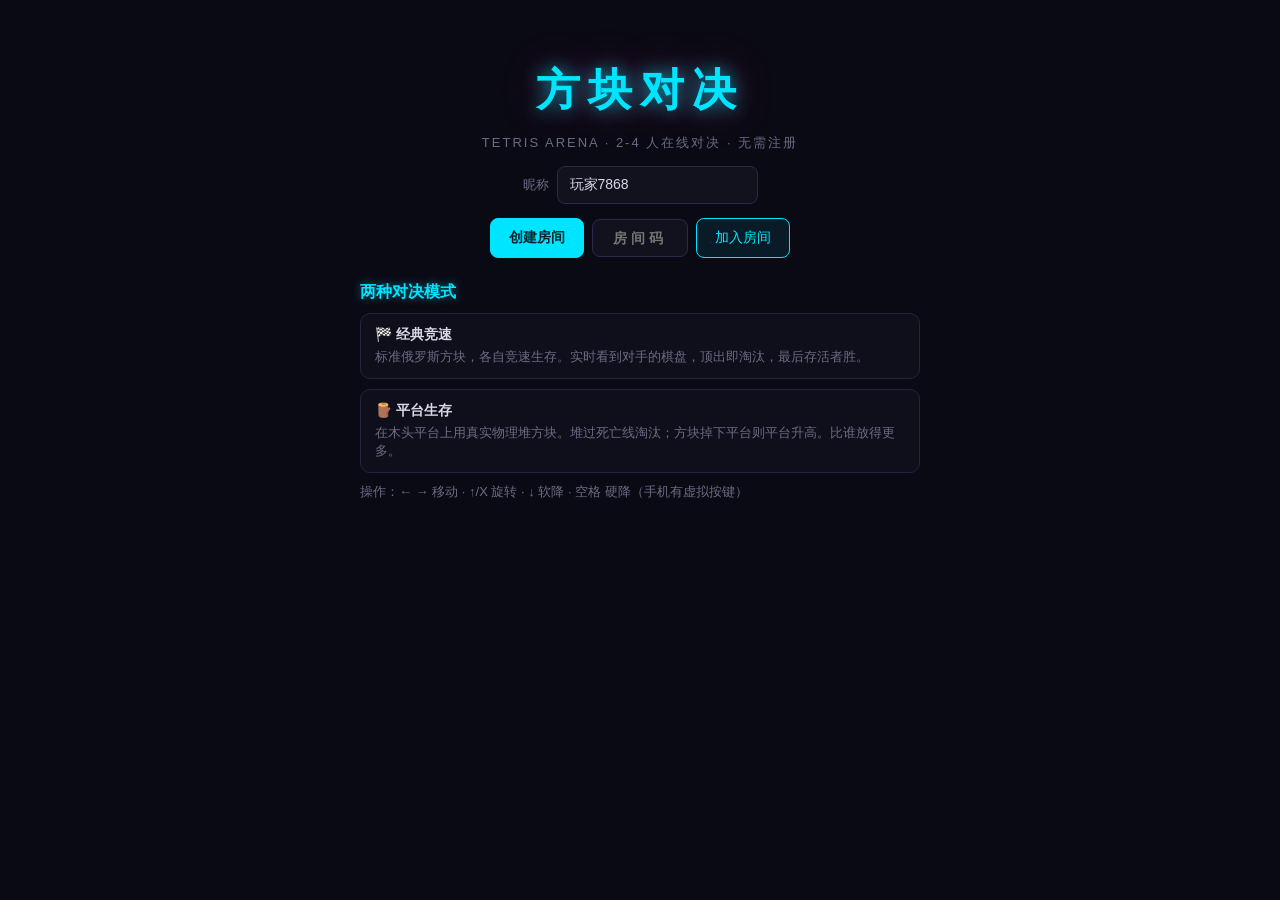
==== tetris/index.html @ c840bded "Add files via upload" ====
<!DOCTYPE html>
<html lang="zh-CN">
<head>
  <meta charset="UTF-8" />
  <meta name="viewport" content="width=device-width, initial-scale=1.0, viewport-fit=cover" />
  <title>方块对决 TetrisArena</title>
  <script type="module" crossorigin src="./assets/index-CQXRKhp_.js"></script>
  <link rel="stylesheet" crossorigin href="./assets/index-BKByx0Tq.css">
</head>
<body>
  <div id="app"></div>
</body>
</html>
---- tetris/assets/index-BKByx0Tq.css ----
:root{--bg: #0a0a14;--panel: #12121f;--magenta: #ff2d95;--cyan: #00e5ff;--amber: #ffc857;--green: #4ade80;--red: #ff5555;--text: #d8d8e8;--dim: #6a6a85}*{box-sizing:border-box;margin:0;padding:0}body{background:var(--bg);color:var(--text);font-family:Segoe UI,PingFang SC,Microsoft YaHei,sans-serif;min-height:100dvh}#app{max-width:960px;margin:0 auto;padding:16px;min-height:100dvh}.page{display:flex;flex-direction:column;gap:14px}h1{font-size:28px}h2{font-size:16px}h3{font-size:14px;margin-bottom:4px}.dim{color:var(--dim);font-size:13px}.neon-cyan{color:var(--cyan);text-shadow:0 0 8px rgba(0,229,255,.5)}.error-line{color:var(--red);font-size:13px}.row{display:flex;gap:8px;align-items:center;flex-wrap:wrap}.btn{background:#00e5ff14;color:var(--cyan);border:1px solid var(--cyan);border-radius:8px;padding:10px 18px;font-size:14px;cursor:pointer;transition:background .15s}.btn:hover:not(:disabled){background:#00e5ff33}.btn:disabled{opacity:.4;cursor:not-allowed}.btn.primary{background:var(--cyan);color:#06222a;font-weight:700}.btn.primary:hover:not(:disabled){background:#4deeff}.btn.danger{border-color:var(--magenta);color:var(--magenta);background:#ff2d950f}.btn.danger:hover:not(:disabled){background:#ff2d952e}.text-input{background:var(--panel);border:1px solid #2a2a4a;border-radius:8px;color:var(--text);padding:10px 12px;font-size:14px;outline:none}.text-input:focus{border-color:var(--cyan)}.code-input{width:96px;text-transform:uppercase;letter-spacing:4px;font-weight:700;text-align:center}.title-page{align-items:center;text-align:center;padding-top:5dvh}.logo{font-size:44px;color:var(--cyan);text-shadow:0 0 18px rgba(0,229,255,.7),0 0 40px rgba(255,45,149,.4);letter-spacing:8px}.logo-sub{color:var(--dim);letter-spacing:2px;font-size:13px}.name-row,.title-actions{justify-content:center}.guide{margin-top:10px;display:flex;flex-direction:column;gap:10px;max-width:560px}.guide h2{text-align:left}.guide-card{border:1px solid #23233f;border-radius:10px;background:#12121fb3;padding:12px 14px;text-align:left}.keys-line{text-align:left}.lobby-page{max-width:560px;margin:0 auto}.room-code{display:flex;align-items:baseline;gap:12px;justify-content:center;border:1px dashed #2a2a4a;border-radius:10px;padding:12px;cursor:pointer;user-select:none}.room-code:hover{border-color:var(--cyan)}.code-value{font-size:36px;font-weight:800;letter-spacing:10px;color:var(--amber);text-shadow:0 0 12px rgba(255,200,87,.5)}.copy-tip{font-size:12px}.member-list,.cfg-box{border:1px solid #23233f;border-radius:10px;background:#12121fb3;padding:12px 14px;display:flex;flex-direction:column;gap:8px}.member-row{display:flex;align-items:center;gap:10px;padding:6px 4px;border-bottom:1px solid #1c1c30}.member-row:last-child{border-bottom:none}.member-name{flex:1;font-size:14px}.dot{width:8px;height:8px;border-radius:50%}.dot.on{background:var(--green);box-shadow:0 0 6px #4ade80cc}.dot.off{background:#44445e}.ready-mark{font-size:12px;color:var(--dim)}.ready-mark.yes{color:var(--green)}.segmented{display:flex;gap:6px;flex-wrap:wrap}.btn.seg{padding:6px 14px;font-size:13px;border-color:#2a2a4a;color:var(--dim)}.btn.seg.on{border-color:var(--cyan);color:var(--cyan);background:#00e5ff1f}.lobby-ops{justify-content:center;margin-top:4px}.stub-page{align-items:center;text-align:center;padding-top:8dvh;gap:10px}.game-page{gap:10px;height:calc(100dvh - 32px)}.game-topbar{display:flex;justify-content:space-between;align-items:center}.btn.small{padding:6px 12px;font-size:12px}.game-main{display:flex;gap:16px;justify-content:center;align-items:flex-start;flex:1;min-height:0}.board-wrap{border:2px solid #2a2a4a;border-radius:10px;overflow:hidden;box-shadow:0 0 24px #00e5ff26;height:min(600px,calc(100dvh - 110px))}.board-canvas{height:100%;display:block}.game-side{display:flex;flex-direction:column;gap:8px;width:108px}.next-canvas{background:#12121fb3;border:1px solid #23233f;border-radius:8px}.hud-box{border:1px solid #23233f;border-radius:8px;background:#12121fb3;padding:6px 10px}.hud-label{font-size:11px;color:var(--dim)}.hud-value{font-size:18px;font-weight:700;color:var(--cyan)}.keys-tip{font-size:11px;line-height:1.6}.over-overlay{position:fixed;inset:0;background:#060610d1;display:flex;align-items:center;justify-content:center;z-index:30}.over-box{border:1px solid var(--magenta);border-radius:12px;background:var(--panel);padding:22px 28px;display:flex;flex-direction:column;gap:10px;align-items:center;text-align:center;box-shadow:0 0 30px #ff2d954d}.neon-magenta{color:var(--magenta);text-shadow:0 0 10px rgba(255,45,149,.6)}.opp-box{display:flex;flex-direction:column;gap:8px}.mini-wrap{display:flex;flex-direction:column;align-items:center;gap:2px;border:1px solid #23233f;border-radius:8px;background:#12121fb3;padding:4px;cursor:pointer}.mini-wrap.watching{border-color:var(--amber);box-shadow:0 0 10px #ffc8574d}.mini-wrap canvas{display:block}.mini-name{font-size:12px;font-weight:700;color:var(--text)}.mini-stat{font-size:10px;color:var(--dim)}.watch-label{position:absolute;top:6px;left:0;right:0;text-align:center;font-size:12px;color:var(--amber);pointer-events:none}.board-wrap{position:relative}.toast{position:fixed;top:14px;left:50%;transform:translate(-50%);background:var(--panel);border:1px solid var(--amber);border-radius:8px;color:var(--amber);padding:8px 18px;font-size:13px;z-index:40;box-shadow:0 0 16px #ffc8574d}.results-box{min-width:340px;max-width:92vw}.results-table{display:flex;flex-direction:column;gap:6px;width:100%}.results-row{display:flex;align-items:center;gap:10px;border:1px solid #23233f;border-radius:8px;padding:8px 12px;background:#14142880}.results-row.win{border-color:var(--amber);background:#ffc85714}.rank-no{color:var(--amber);font-weight:800;min-width:28px}.rank-name{font-weight:700}.rank-stat{flex:1;text-align:right;font-size:12px}.results-ops{justify-content:center}.touch-zone{position:fixed;bottom:0;left:0;right:0;display:flex;justify-content:space-between;padding:0 14px calc(14px + env(safe-area-inset-bottom));pointer-events:none;z-index:20}.touch-group{display:flex;gap:12px;pointer-events:auto}.tbtn{width:62px;height:62px;border-radius:50%;border:1px solid var(--cyan);background:#00e5ff1a;color:var(--cyan);font-size:24px;font-weight:700;display:flex;align-items:center;justify-content:center;user-select:none;-webkit-user-select:none;touch-action:none}.tbtn.on{background:#00e5ff59}.has-touch .keys-tip{display:none}@media(max-width:720px){#app{padding:10px}.logo{font-size:32px;letter-spacing:5px}.code-value{font-size:28px;letter-spacing:6px}.btn{padding:12px 16px}.game-page{height:auto;min-height:calc(100dvh - 20px)}.game-main{flex-direction:column;align-items:center;gap:8px}.opp-box{flex-direction:row;order:-1;justify-content:center;flex-wrap:wrap}.mini-wrap{padding:2px}.mini-wrap canvas{width:52px;height:auto}.mini-name{font-size:10px}.mini-stat{display:none}.board-wrap{height:min(56dvh,560px)}.has-touch .board-wrap{height:min(46dvh,520px)}.game-side{flex-direction:row;flex-wrap:wrap;width:auto;justify-content:center;gap:6px}.game-side h3{display:none}.next-canvas{width:56px;height:96px}.hud-box{padding:3px 8px}.hud-label{font-size:10px}.hud-value{font-size:14px}.has-touch .game-page{padding-bottom:88px}}
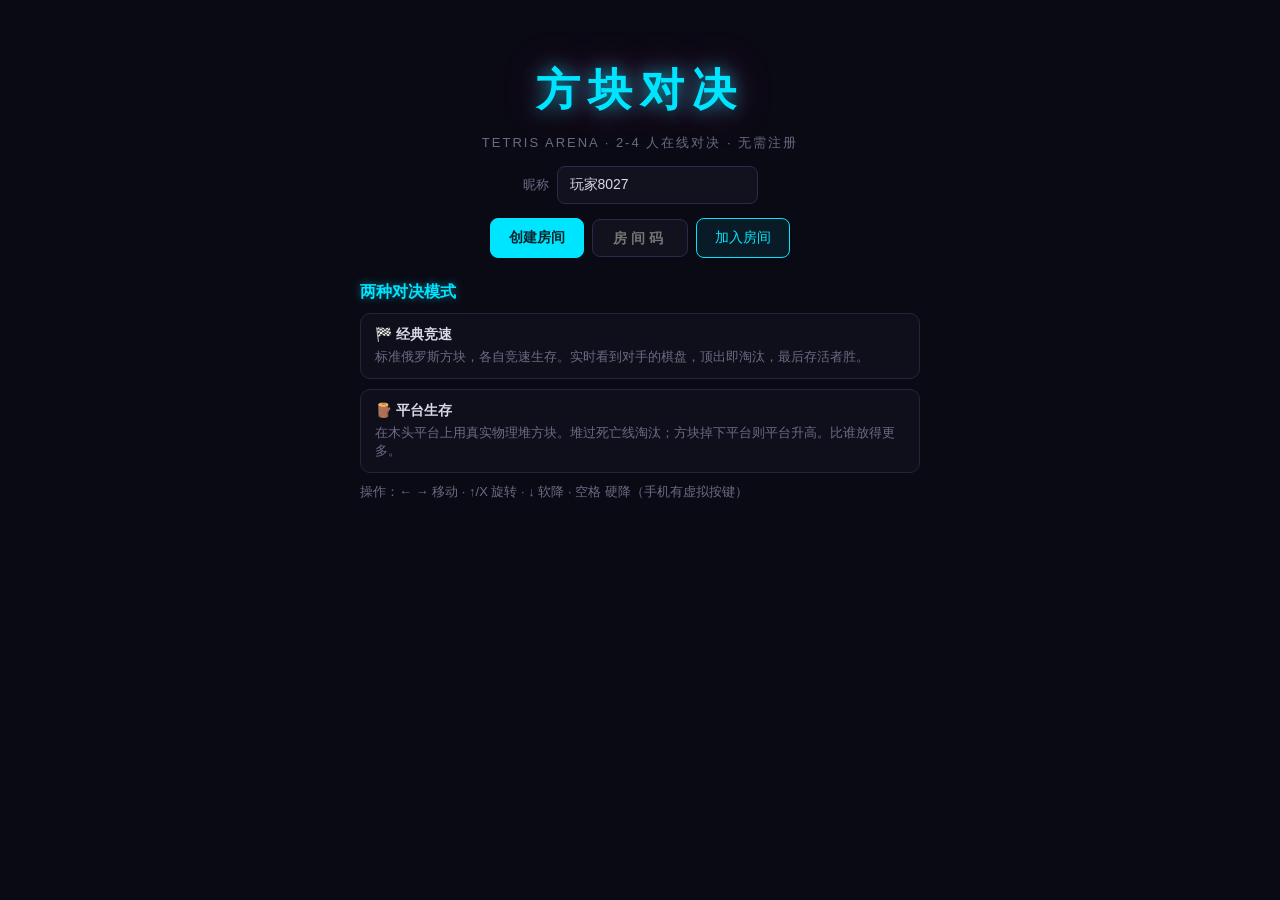
==== commit 81d48a81: "Add files via upload" ====
--- a/tetris/index.html
+++ b/tetris/index.html
@@ -4,8 +4,8 @@
   <meta charset="UTF-8" />
   <meta name="viewport" content="width=device-width, initial-scale=1.0, viewport-fit=cover" />
   <title>方块对决 TetrisArena</title>
-  <script type="module" crossorigin src="./assets/index-CQXRKhp_.js"></script>
-  <link rel="stylesheet" crossorigin href="./assets/index-BKByx0Tq.css">
+  <script type="module" crossorigin src="./assets/index-NTJpAIvr.js"></script>
+  <link rel="stylesheet" crossorigin href="./assets/index-Ba5ivvli.css">
 </head>
 <body>
   <div id="app"></div>
--- a/tetris/assets/index-Ba5ivvli.css
+++ b/tetris/assets/index-Ba5ivvli.css
@@ -0,0 +1 @@
+:root{--bg: #0a0a14;--panel: #12121f;--magenta: #ff2d95;--cyan: #00e5ff;--amber: #ffc857;--green: #4ade80;--red: #ff5555;--text: #d8d8e8;--dim: #6a6a85}*{box-sizing:border-box;margin:0;padding:0}body{background:var(--bg);color:var(--text);font-family:Segoe UI,PingFang SC,Microsoft YaHei,sans-serif;min-height:100dvh}#app{max-width:960px;margin:0 auto;padding:16px;min-height:100dvh}.page{display:flex;flex-direction:column;gap:14px}h1{font-size:28px}h2{font-size:16px}h3{font-size:14px;margin-bottom:4px}.dim{color:var(--dim);font-size:13px}.neon-cyan{color:var(--cyan);text-shadow:0 0 8px rgba(0,229,255,.5)}.error-line{color:var(--red);font-size:13px}.row{display:flex;gap:8px;align-items:center;flex-wrap:wrap}.btn{background:#00e5ff14;color:var(--cyan);border:1px solid var(--cyan);border-radius:8px;padding:10px 18px;font-size:14px;cursor:pointer;transition:background .15s}.btn:hover:not(:disabled){background:#00e5ff33}.btn:disabled{opacity:.4;cursor:not-allowed}.btn.primary{background:var(--cyan);color:#06222a;font-weight:700}.btn.primary:hover:not(:disabled){background:#4deeff}.btn.danger{border-color:var(--magenta);color:var(--magenta);background:#ff2d950f}.btn.danger:hover:not(:disabled){background:#ff2d952e}.text-input{background:var(--panel);border:1px solid #2a2a4a;border-radius:8px;color:var(--text);padding:10px 12px;font-size:14px;outline:none}.text-input:focus{border-color:var(--cyan)}.code-input{width:96px;text-transform:uppercase;letter-spacing:4px;font-weight:700;text-align:center}.title-page{align-items:center;text-align:center;padding-top:5dvh}.logo{font-size:44px;color:var(--cyan);text-shadow:0 0 18px rgba(0,229,255,.7),0 0 40px rgba(255,45,149,.4);letter-spacing:8px}.logo-sub{color:var(--dim);letter-spacing:2px;font-size:13px}.name-row,.title-actions{justify-content:center}.guide{margin-top:10px;display:flex;flex-direction:column;gap:10px;max-width:560px}.guide h2{text-align:left}.guide-card{border:1px solid #23233f;border-radius:10px;background:#12121fb3;padding:12px 14px;text-align:left}.keys-line{text-align:left}.lobby-page{max-width:560px;margin:0 auto}.room-code{display:flex;align-items:baseline;gap:12px;justify-content:center;border:1px dashed #2a2a4a;border-radius:10px;padding:12px;cursor:pointer;user-select:none}.room-code:hover{border-color:var(--cyan)}.code-value{font-size:36px;font-weight:800;letter-spacing:10px;color:var(--amber);text-shadow:0 0 12px rgba(255,200,87,.5)}.copy-tip{font-size:12px}.member-list,.cfg-box{border:1px solid #23233f;border-radius:10px;background:#12121fb3;padding:12px 14px;display:flex;flex-direction:column;gap:8px}.member-row{display:flex;align-items:center;gap:10px;padding:6px 4px;border-bottom:1px solid #1c1c30}.member-row:last-child{border-bottom:none}.member-name{flex:1;font-size:14px}.dot{width:8px;height:8px;border-radius:50%}.dot.on{background:var(--green);box-shadow:0 0 6px #4ade80cc}.dot.off{background:#44445e}.ready-mark{font-size:12px;color:var(--dim)}.ready-mark.yes{color:var(--green)}.segmented{display:flex;gap:6px;flex-wrap:wrap}.btn.seg{padding:6px 14px;font-size:13px;border-color:#2a2a4a;color:var(--dim)}.btn.seg.on{border-color:var(--cyan);color:var(--cyan);background:#00e5ff1f}.lobby-ops{justify-content:center;margin-top:4px}.stub-page{align-items:center;text-align:center;padding-top:8dvh;gap:10px}.game-page{gap:10px;height:calc(100dvh - 32px)}.game-topbar{display:flex;justify-content:space-between;align-items:center}.btn.small{padding:6px 12px;font-size:12px}.game-main{display:flex;gap:16px;justify-content:center;align-items:flex-start;flex:1;min-height:0}.board-wrap{border:2px solid #2a2a4a;border-radius:10px;overflow:hidden;box-shadow:0 0 24px #00e5ff26;height:min(600px,calc(100dvh - 110px))}.board-canvas{height:100%;display:block}.game-side{display:flex;flex-direction:column;gap:8px;width:108px}.next-canvas{background:#12121fb3;border:1px solid #23233f;border-radius:8px}.hud-box{border:1px solid #23233f;border-radius:8px;background:#12121fb3;padding:6px 10px}.hud-label{font-size:11px;color:var(--dim)}.hud-value{font-size:18px;font-weight:700;color:var(--cyan)}.keys-tip{font-size:11px;line-height:1.6}.ghost-toggle{display:flex;align-items:center;gap:4px;font-size:12px;color:var(--dim);cursor:pointer;user-select:none}.ghost-toggle input{accent-color:var(--cyan);cursor:pointer}.over-overlay{position:fixed;inset:0;background:#060610d1;display:flex;align-items:center;justify-content:center;z-index:30}.over-box{border:1px solid var(--magenta);border-radius:12px;background:var(--panel);padding:22px 28px;display:flex;flex-direction:column;gap:10px;align-items:center;text-align:center;box-shadow:0 0 30px #ff2d954d}.neon-magenta{color:var(--magenta);text-shadow:0 0 10px rgba(255,45,149,.6)}.opp-box{display:flex;flex-direction:column;gap:8px}.mini-wrap{display:flex;flex-direction:column;align-items:center;gap:2px;border:1px solid #23233f;border-radius:8px;background:#12121fb3;padding:4px;cursor:pointer}.mini-wrap.watching{border-color:var(--amber);box-shadow:0 0 10px #ffc8574d}.mini-wrap canvas{display:block}.mini-name{font-size:12px;font-weight:700;color:var(--text)}.mini-stat{font-size:10px;color:var(--dim)}.watch-label{position:absolute;top:6px;left:0;right:0;text-align:center;font-size:12px;color:var(--amber);pointer-events:none}.board-wrap{position:relative}.toast{position:fixed;top:14px;left:50%;transform:translate(-50%);background:var(--panel);border:1px solid var(--amber);border-radius:8px;color:var(--amber);padding:8px 18px;font-size:13px;z-index:40;box-shadow:0 0 16px #ffc8574d}.results-box{min-width:340px;max-width:92vw}.results-table{display:flex;flex-direction:column;gap:6px;width:100%}.results-row{display:flex;align-items:center;gap:10px;border:1px solid #23233f;border-radius:8px;padding:8px 12px;background:#14142880}.results-row.win{border-color:var(--amber);background:#ffc85714}.rank-no{color:var(--amber);font-weight:800;min-width:28px}.rank-name{font-weight:700}.rank-stat{flex:1;text-align:right;font-size:12px}.results-ops{justify-content:center}.touch-zone{position:fixed;bottom:0;left:0;right:0;display:flex;justify-content:space-between;padding:0 14px calc(14px + env(safe-area-inset-bottom));pointer-events:none;z-index:20}.touch-group{display:flex;gap:12px;pointer-events:auto}.tbtn{width:62px;height:62px;border-radius:50%;border:1px solid var(--cyan);background:#00e5ff1a;color:var(--cyan);font-size:24px;font-weight:700;display:flex;align-items:center;justify-content:center;user-select:none;-webkit-user-select:none;touch-action:none}.tbtn.on{background:#00e5ff59}.has-touch .keys-tip{display:none}@media(max-width:720px){#app{padding:10px}.logo{font-size:32px;letter-spacing:5px}.code-value{font-size:28px;letter-spacing:6px}.btn{padding:12px 16px}.game-page{height:auto;min-height:calc(100dvh - 20px)}.game-main{flex-direction:column;align-items:center;gap:8px}.opp-box{flex-direction:row;order:-1;justify-content:center;flex-wrap:wrap}.mini-wrap{padding:2px}.mini-wrap canvas{width:52px;height:auto}.mini-name{font-size:10px}.mini-stat{display:none}.board-wrap{height:min(56dvh,560px)}.has-touch .board-wrap{height:min(46dvh,520px)}.game-side{flex-direction:row;flex-wrap:wrap;width:auto;justify-content:center;gap:6px}.game-side h3{display:none}.next-canvas{width:56px;height:96px}.hud-box{padding:3px 8px}.hud-label{font-size:10px}.hud-value{font-size:14px}.has-touch .game-page{padding-bottom:88px}}
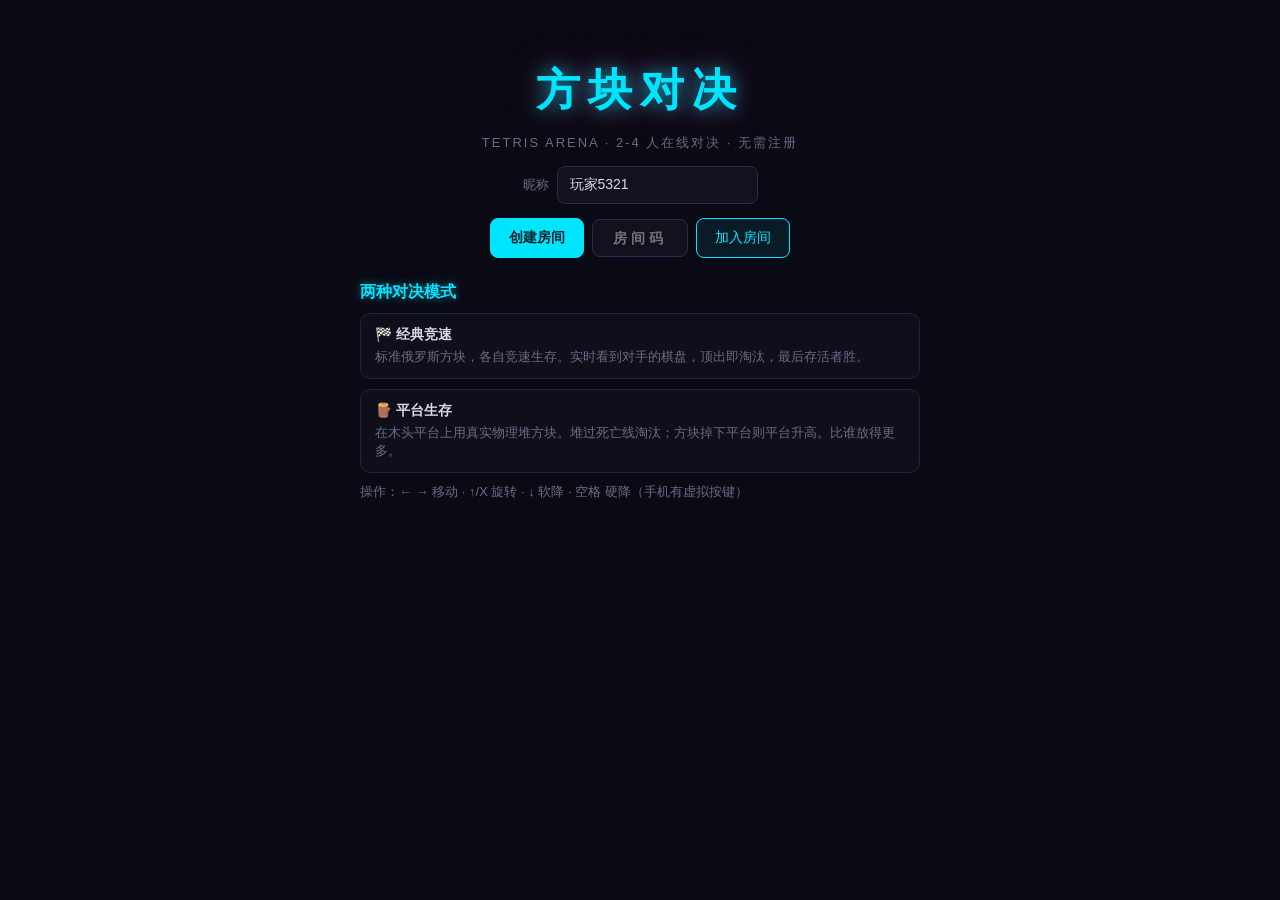
==== commit 4e09314a: "Add files via upload" ====
--- a/tetris/index.html
+++ b/tetris/index.html
@@ -4,8 +4,8 @@
   <meta charset="UTF-8" />
   <meta name="viewport" content="width=device-width, initial-scale=1.0, viewport-fit=cover" />
   <title>方块对决 TetrisArena</title>
-  <script type="module" crossorigin src="./assets/index-NTJpAIvr.js"></script>
-  <link rel="stylesheet" crossorigin href="./assets/index-Ba5ivvli.css">
+  <script type="module" crossorigin src="./assets/index-CpoHCscX.js"></script>
+  <link rel="stylesheet" crossorigin href="./assets/index-BjhVpyF5.css">
 </head>
 <body>
   <div id="app"></div>
--- a/tetris/assets/index-BjhVpyF5.css
+++ b/tetris/assets/index-BjhVpyF5.css
@@ -0,0 +1 @@
+:root{--bg: #0a0a14;--panel: #12121f;--magenta: #ff2d95;--cyan: #00e5ff;--amber: #ffc857;--green: #4ade80;--red: #ff5555;--text: #d8d8e8;--dim: #6a6a85}*{box-sizing:border-box;margin:0;padding:0}body{background:var(--bg);color:var(--text);font-family:Segoe UI,PingFang SC,Microsoft YaHei,sans-serif;min-height:100dvh}#app{max-width:960px;margin:0 auto;padding:16px;min-height:100dvh}.page{display:flex;flex-direction:column;gap:14px}h1{font-size:28px}h2{font-size:16px}h3{font-size:14px;margin-bottom:4px}.dim{color:var(--dim);font-size:13px}.neon-cyan{color:var(--cyan);text-shadow:0 0 8px rgba(0,229,255,.5)}.error-line{color:var(--red);font-size:13px}.row{display:flex;gap:8px;align-items:center;flex-wrap:wrap}.btn{background:#00e5ff14;color:var(--cyan);border:1px solid var(--cyan);border-radius:8px;padding:10px 18px;font-size:14px;cursor:pointer;transition:background .15s}.btn:hover:not(:disabled){background:#00e5ff33}.btn:disabled{opacity:.4;cursor:not-allowed}.btn.primary{background:var(--cyan);color:#06222a;font-weight:700}.btn.primary:hover:not(:disabled){background:#4deeff}.btn.danger{border-color:var(--magenta);color:var(--magenta);background:#ff2d950f}.btn.danger:hover:not(:disabled){background:#ff2d952e}.text-input{background:var(--panel);border:1px solid #2a2a4a;border-radius:8px;color:var(--text);padding:10px 12px;font-size:14px;outline:none}.text-input:focus{border-color:var(--cyan)}.code-input{width:96px;text-transform:uppercase;letter-spacing:4px;font-weight:700;text-align:center}.title-page{align-items:center;text-align:center;padding-top:5dvh}.logo{font-size:44px;color:var(--cyan);text-shadow:0 0 18px rgba(0,229,255,.7),0 0 40px rgba(255,45,149,.4);letter-spacing:8px}.logo-sub{color:var(--dim);letter-spacing:2px;font-size:13px}.name-row,.title-actions{justify-content:center}.guide{margin-top:10px;display:flex;flex-direction:column;gap:10px;max-width:560px}.guide h2{text-align:left}.guide-card{border:1px solid #23233f;border-radius:10px;background:#12121fb3;padding:12px 14px;text-align:left}.keys-line{text-align:left}.lobby-page{max-width:560px;margin:0 auto}.room-code{display:flex;align-items:baseline;gap:12px;justify-content:center;border:1px dashed #2a2a4a;border-radius:10px;padding:12px;cursor:pointer;user-select:none}.room-code:hover{border-color:var(--cyan)}.code-value{font-size:36px;font-weight:800;letter-spacing:10px;color:var(--amber);text-shadow:0 0 12px rgba(255,200,87,.5)}.copy-tip{font-size:12px}.member-list,.cfg-box{border:1px solid #23233f;border-radius:10px;background:#12121fb3;padding:12px 14px;display:flex;flex-direction:column;gap:8px}.member-row{display:flex;align-items:center;gap:10px;padding:6px 4px;border-bottom:1px solid #1c1c30}.member-row:last-child{border-bottom:none}.member-name{flex:1;font-size:14px}.dot{width:8px;height:8px;border-radius:50%}.dot.on{background:var(--green);box-shadow:0 0 6px #4ade80cc}.dot.off{background:#44445e}.ready-mark{font-size:12px;color:var(--dim)}.ready-mark.yes{color:var(--green)}.team-badge{font-size:11px;font-weight:700;padding:1px 7px;border-radius:8px;border:1px solid;flex-shrink:0}.team-badge.t0{color:#ff6b81;border-color:#ff6b81;background:#ff6b811f}.team-badge.t1{color:#57b8ff;border-color:#57b8ff;background:#57b8ff1f}.segmented{display:flex;gap:6px;flex-wrap:wrap}.btn.seg{padding:6px 14px;font-size:13px;border-color:#2a2a4a;color:var(--dim)}.btn.seg.on{border-color:var(--cyan);color:var(--cyan);background:#00e5ff1f}.lobby-ops{justify-content:center;margin-top:4px}.stub-page{align-items:center;text-align:center;padding-top:8dvh;gap:10px}.game-page{gap:10px;height:calc(100dvh - 32px)}.game-topbar{display:flex;justify-content:space-between;align-items:center}.btn.small{padding:6px 12px;font-size:12px}.game-main{display:flex;gap:16px;justify-content:center;align-items:flex-start;flex:1;min-height:0}.board-wrap{border:2px solid #2a2a4a;border-radius:10px;overflow:hidden;box-shadow:0 0 24px #00e5ff26;height:min(600px,calc(100dvh - 110px))}.board-canvas{height:100%;display:block}.game-side{display:flex;flex-direction:column;gap:8px;width:108px}.next-canvas{background:#12121fb3;border:1px solid #23233f;border-radius:8px}.hud-box{border:1px solid #23233f;border-radius:8px;background:#12121fb3;padding:6px 10px}.hud-label{font-size:11px;color:var(--dim)}.hud-value{font-size:18px;font-weight:700;color:var(--cyan)}.keys-tip{font-size:11px;line-height:1.6}.ghost-toggle{display:flex;align-items:center;gap:4px;font-size:12px;color:var(--dim);cursor:pointer;user-select:none}.ghost-toggle input{accent-color:var(--cyan);cursor:pointer}.over-overlay{position:fixed;inset:0;background:#060610d1;display:flex;align-items:center;justify-content:center;z-index:30}.over-box{border:1px solid var(--magenta);border-radius:12px;background:var(--panel);padding:22px 28px;display:flex;flex-direction:column;gap:10px;align-items:center;text-align:center;box-shadow:0 0 30px #ff2d954d}.neon-magenta{color:var(--magenta);text-shadow:0 0 10px rgba(255,45,149,.6)}.opp-box{display:flex;flex-direction:column;gap:8px}.mini-wrap{display:flex;flex-direction:column;align-items:center;gap:2px;border:1px solid #23233f;border-radius:8px;background:#12121fb3;padding:4px;cursor:pointer}.mini-wrap.watching{border-color:var(--amber);box-shadow:0 0 10px #ffc8574d}.mini-wrap canvas{display:block}.mini-name{font-size:12px;font-weight:700;color:var(--text)}.mini-stat{font-size:10px;color:var(--dim)}.watch-label{position:absolute;top:6px;left:0;right:0;text-align:center;font-size:12px;color:var(--amber);pointer-events:none}.board-wrap{position:relative}.turn-label{position:absolute;bottom:8px;left:0;right:0;text-align:center;font-size:13px;font-weight:700;color:var(--cyan);pointer-events:none;text-shadow:0 0 8px rgba(0,229,255,.6)}.toast{position:fixed;top:14px;left:50%;transform:translate(-50%);background:var(--panel);border:1px solid var(--amber);border-radius:8px;color:var(--amber);padding:8px 18px;font-size:13px;z-index:40;box-shadow:0 0 16px #ffc8574d}.results-box{min-width:340px;max-width:92vw}.results-table{display:flex;flex-direction:column;gap:6px;width:100%}.results-row{display:flex;align-items:center;gap:10px;border:1px solid #23233f;border-radius:8px;padding:8px 12px;background:#14142880}.results-row.win{border-color:var(--amber);background:#ffc85714}.rank-no{color:var(--amber);font-weight:800;min-width:28px}.rank-name{font-weight:700}.rank-stat{flex:1;text-align:right;font-size:12px}.results-ops{justify-content:center}.touch-zone{position:fixed;bottom:0;left:0;right:0;display:flex;justify-content:space-between;padding:0 14px calc(14px + env(safe-area-inset-bottom));pointer-events:none;z-index:20}.touch-group{display:flex;gap:12px;pointer-events:auto}.tbtn{width:62px;height:62px;border-radius:50%;border:1px solid var(--cyan);background:#00e5ff1a;color:var(--cyan);font-size:24px;font-weight:700;display:flex;align-items:center;justify-content:center;user-select:none;-webkit-user-select:none;touch-action:none}.tbtn.on{background:#00e5ff59}.has-touch .keys-tip{display:none}@media(max-width:720px){#app{padding:10px}.logo{font-size:32px;letter-spacing:5px}.code-value{font-size:28px;letter-spacing:6px}.btn{padding:12px 16px}.game-page{height:auto;min-height:calc(100dvh - 20px)}.game-main{flex-direction:column;align-items:center;gap:8px}.opp-box{flex-direction:row;order:-1;justify-content:center;flex-wrap:wrap}.mini-wrap{padding:2px}.mini-wrap canvas{width:52px;height:auto}.mini-name{font-size:10px}.mini-stat{display:none}.board-wrap{height:min(56dvh,560px)}.has-touch .board-wrap{height:min(46dvh,520px)}.game-side{flex-direction:row;flex-wrap:wrap;width:auto;justify-content:center;gap:6px}.game-side h3{display:none}.next-canvas{width:56px;height:96px}.hud-box{padding:3px 8px}.hud-label{font-size:10px}.hud-value{font-size:14px}.has-touch .game-page{padding-bottom:88px}}
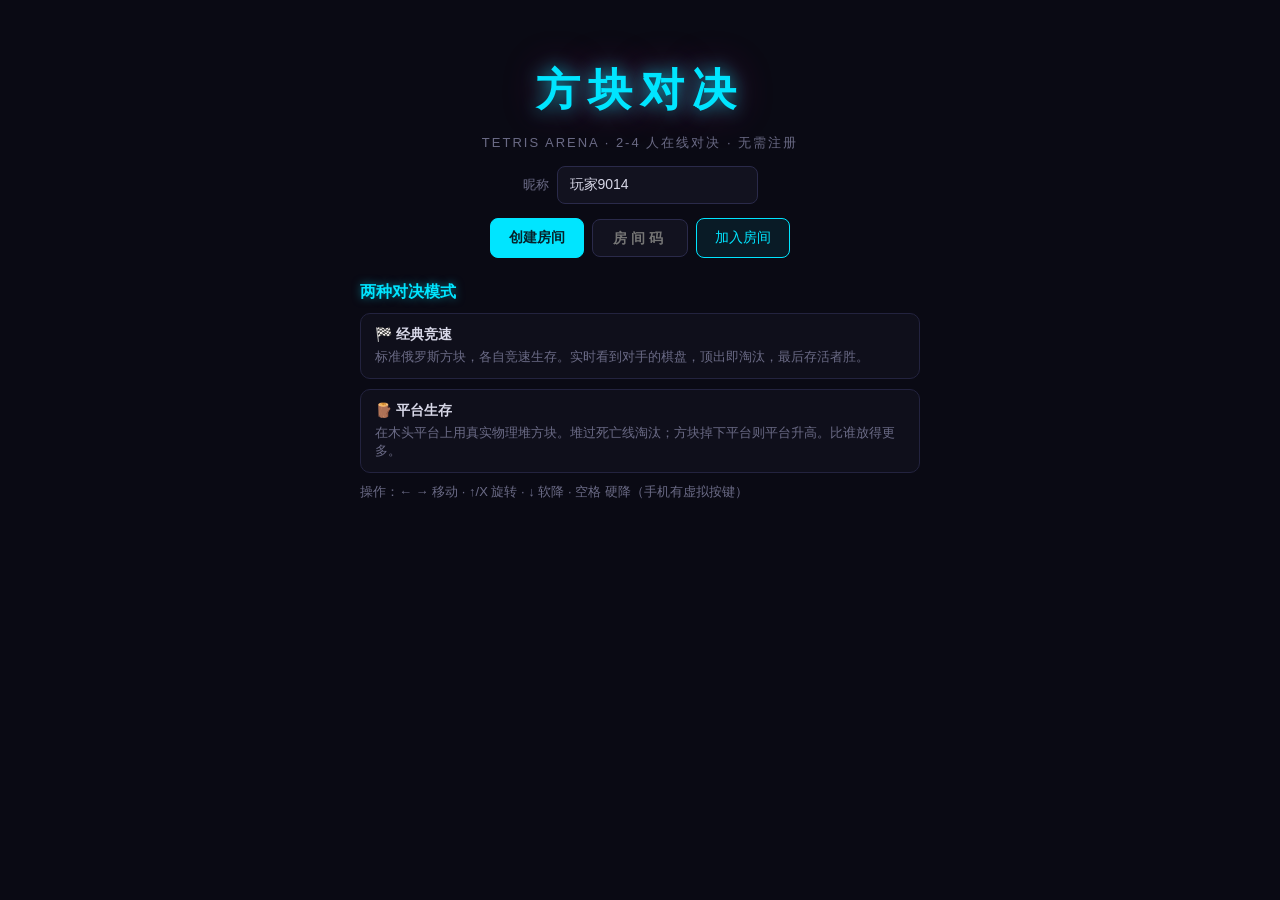
==== commit 51662338: "Add files via upload" ====
--- a/tetris/index.html
+++ b/tetris/index.html
@@ -4,8 +4,8 @@
   <meta charset="UTF-8" />
   <meta name="viewport" content="width=device-width, initial-scale=1.0, viewport-fit=cover" />
   <title>方块对决 TetrisArena</title>
-  <script type="module" crossorigin src="./assets/index-CpoHCscX.js"></script>
-  <link rel="stylesheet" crossorigin href="./assets/index-BjhVpyF5.css">
+  <script type="module" crossorigin src="./assets/index-BPEvEhE8.js"></script>
+  <link rel="stylesheet" crossorigin href="./assets/index-DGdx2oL3.css">
 </head>
 <body>
   <div id="app"></div>
--- a/tetris/assets/index-DGdx2oL3.css
+++ b/tetris/assets/index-DGdx2oL3.css
@@ -0,0 +1 @@
+:root{--bg: #0a0a14;--panel: #12121f;--magenta: #ff2d95;--cyan: #00e5ff;--amber: #ffc857;--green: #4ade80;--red: #ff5555;--text: #d8d8e8;--dim: #6a6a85}*{box-sizing:border-box;margin:0;padding:0}body{background:var(--bg);color:var(--text);font-family:Segoe UI,PingFang SC,Microsoft YaHei,sans-serif;min-height:100dvh}#app{max-width:960px;margin:0 auto;padding:16px;min-height:100dvh}.page{display:flex;flex-direction:column;gap:14px}h1{font-size:28px}h2{font-size:16px}h3{font-size:14px;margin-bottom:4px}.dim{color:var(--dim);font-size:13px}.neon-cyan{color:var(--cyan);text-shadow:0 0 8px rgba(0,229,255,.5)}.error-line{color:var(--red);font-size:13px}.row{display:flex;gap:8px;align-items:center;flex-wrap:wrap}.btn{background:#00e5ff14;color:var(--cyan);border:1px solid var(--cyan);border-radius:8px;padding:10px 18px;font-size:14px;cursor:pointer;transition:background .15s}.btn:hover:not(:disabled){background:#00e5ff33}.btn:disabled{opacity:.4;cursor:not-allowed}.btn.primary{background:var(--cyan);color:#06222a;font-weight:700}.btn.primary:hover:not(:disabled){background:#4deeff}.btn.danger{border-color:var(--magenta);color:var(--magenta);background:#ff2d950f}.btn.danger:hover:not(:disabled){background:#ff2d952e}.text-input{background:var(--panel);border:1px solid #2a2a4a;border-radius:8px;color:var(--text);padding:10px 12px;font-size:14px;outline:none}.text-input:focus{border-color:var(--cyan)}.code-input{width:96px;text-transform:uppercase;letter-spacing:4px;font-weight:700;text-align:center}.title-page{align-items:center;text-align:center;padding-top:5dvh}.logo{font-size:44px;color:var(--cyan);text-shadow:0 0 18px rgba(0,229,255,.7),0 0 40px rgba(255,45,149,.4);letter-spacing:8px}.logo-sub{color:var(--dim);letter-spacing:2px;font-size:13px}.name-row,.title-actions{justify-content:center}.guide{margin-top:10px;display:flex;flex-direction:column;gap:10px;max-width:560px}.guide h2{text-align:left}.guide-card{border:1px solid #23233f;border-radius:10px;background:#12121fb3;padding:12px 14px;text-align:left}.keys-line{text-align:left}.lobby-page{max-width:560px;margin:0 auto}.room-code{display:flex;align-items:baseline;gap:12px;justify-content:center;border:1px dashed #2a2a4a;border-radius:10px;padding:12px;cursor:pointer;user-select:none}.room-code:hover{border-color:var(--cyan)}.code-value{font-size:36px;font-weight:800;letter-spacing:10px;color:var(--amber);text-shadow:0 0 12px rgba(255,200,87,.5)}.copy-tip{font-size:12px}.member-list,.cfg-box{border:1px solid #23233f;border-radius:10px;background:#12121fb3;padding:12px 14px;display:flex;flex-direction:column;gap:8px}.member-row{display:flex;align-items:center;gap:10px;padding:6px 4px;border-bottom:1px solid #1c1c30}.member-row:last-child{border-bottom:none}.member-name{flex:1;font-size:14px}.dot{width:8px;height:8px;border-radius:50%}.dot.on{background:var(--green);box-shadow:0 0 6px #4ade80cc}.dot.off{background:#44445e}.ready-mark{font-size:12px;color:var(--dim)}.ready-mark.yes{color:var(--green)}.team-badge{font-size:11px;font-weight:700;padding:1px 7px;border-radius:8px;border:1px solid;flex-shrink:0}.team-badge.t0{color:#ff6b81;border-color:#ff6b81;background:#ff6b811f}.team-badge.t1{color:#57b8ff;border-color:#57b8ff;background:#57b8ff1f}.segmented{display:flex;gap:6px;flex-wrap:wrap}.btn.seg{padding:6px 14px;font-size:13px;border-color:#2a2a4a;color:var(--dim)}.btn.seg.on{border-color:var(--cyan);color:var(--cyan);background:#00e5ff1f}.lobby-ops{justify-content:center;margin-top:4px}.stub-page{align-items:center;text-align:center;padding-top:8dvh;gap:10px}.game-page{gap:10px;height:calc(100dvh - 32px)}.game-topbar{display:flex;justify-content:space-between;align-items:center}.btn.small{padding:6px 12px;font-size:12px}.game-main{display:flex;gap:16px;justify-content:center;align-items:flex-start;flex:1;min-height:0}.board-wrap{border:2px solid #2a2a4a;border-radius:10px;overflow:hidden;box-shadow:0 0 24px #00e5ff26;height:min(600px,calc(100dvh - 110px))}.board-canvas{height:100%;display:block}.game-side{display:flex;flex-direction:column;gap:8px;width:108px}.next-canvas{background:#12121fb3;border:1px solid #23233f;border-radius:8px}.hud-box{border:1px solid #23233f;border-radius:8px;background:#12121fb3;padding:6px 10px}.hud-label{font-size:11px;color:var(--dim)}.hud-value{font-size:18px;font-weight:700;color:var(--cyan)}.keys-tip{font-size:11px;line-height:1.6}.ghost-toggle{display:flex;align-items:center;gap:4px;font-size:12px;color:var(--dim);cursor:pointer;user-select:none}.ghost-toggle input{accent-color:var(--cyan);cursor:pointer}.over-overlay{position:fixed;inset:0;background:#060610d1;display:flex;align-items:center;justify-content:center;z-index:30}.over-box{border:1px solid var(--magenta);border-radius:12px;background:var(--panel);padding:22px 28px;display:flex;flex-direction:column;gap:10px;align-items:center;text-align:center;box-shadow:0 0 30px #ff2d954d}.neon-magenta{color:var(--magenta);text-shadow:0 0 10px rgba(255,45,149,.6)}.opp-box{display:flex;flex-direction:column;gap:8px}.mini-wrap{display:flex;flex-direction:column;align-items:center;gap:2px;border:1px solid #23233f;border-radius:8px;background:#12121fb3;padding:4px;cursor:pointer}.mini-wrap.watching{border-color:var(--amber);box-shadow:0 0 10px #ffc8574d}.mini-wrap canvas{display:block}.mini-name{font-size:12px;font-weight:700;color:var(--text)}.mini-stat{font-size:10px;color:var(--dim)}.watch-label{position:absolute;top:6px;left:0;right:0;text-align:center;font-size:12px;color:var(--amber);pointer-events:none}.board-wrap{position:relative}.turn-label{position:absolute;left:4px;top:50%;transform:translateY(-50%);writing-mode:vertical-rl;letter-spacing:2px;font-size:13px;font-weight:700;color:var(--cyan);pointer-events:none;text-shadow:0 0 8px rgba(0,229,255,.8),0 0 2px rgba(0,0,0,.9)}.toast{position:fixed;top:14px;left:50%;transform:translate(-50%);background:var(--panel);border:1px solid var(--amber);border-radius:8px;color:var(--amber);padding:8px 18px;font-size:13px;z-index:40;box-shadow:0 0 16px #ffc8574d}.results-box{min-width:340px;max-width:92vw}.results-table{display:flex;flex-direction:column;gap:6px;width:100%}.results-row{display:flex;align-items:center;gap:10px;border:1px solid #23233f;border-radius:8px;padding:8px 12px;background:#14142880}.results-row.win{border-color:var(--amber);background:#ffc85714}.rank-no{color:var(--amber);font-weight:800;min-width:28px}.rank-name{font-weight:700}.rank-stat{flex:1;text-align:right;font-size:12px}.results-ops{justify-content:center}.touch-zone{position:fixed;bottom:0;left:0;right:0;display:flex;justify-content:space-between;padding:0 14px calc(14px + env(safe-area-inset-bottom));pointer-events:none;z-index:20}.touch-group{display:flex;gap:12px;pointer-events:auto}.tbtn{width:62px;height:62px;border-radius:50%;border:1px solid var(--cyan);background:#00e5ff1a;color:var(--cyan);font-size:24px;font-weight:700;display:flex;align-items:center;justify-content:center;user-select:none;-webkit-user-select:none;touch-action:none}.tbtn.on{background:#00e5ff59}.has-touch .keys-tip{display:none}@media(max-width:720px){#app{padding:10px}.logo{font-size:32px;letter-spacing:5px}.code-value{font-size:28px;letter-spacing:6px}.btn{padding:12px 16px}.game-page{height:auto;min-height:calc(100dvh - 20px)}.game-main{flex-direction:column;align-items:center;gap:8px}.opp-box{flex-direction:row;order:-1;justify-content:center;flex-wrap:wrap}.mini-wrap{padding:2px}.mini-wrap canvas{width:52px;height:auto}.mini-name{font-size:10px}.mini-stat{display:none}.board-wrap{height:min(56dvh,560px)}.has-touch .board-wrap{height:min(46dvh,520px)}.game-side{flex-direction:row;flex-wrap:wrap;width:auto;justify-content:center;gap:6px}.game-side h3{display:none}.next-canvas{width:56px;height:96px}.hud-box{padding:3px 8px}.hud-label{font-size:10px}.hud-value{font-size:14px}.has-touch .game-page{padding-bottom:88px}}
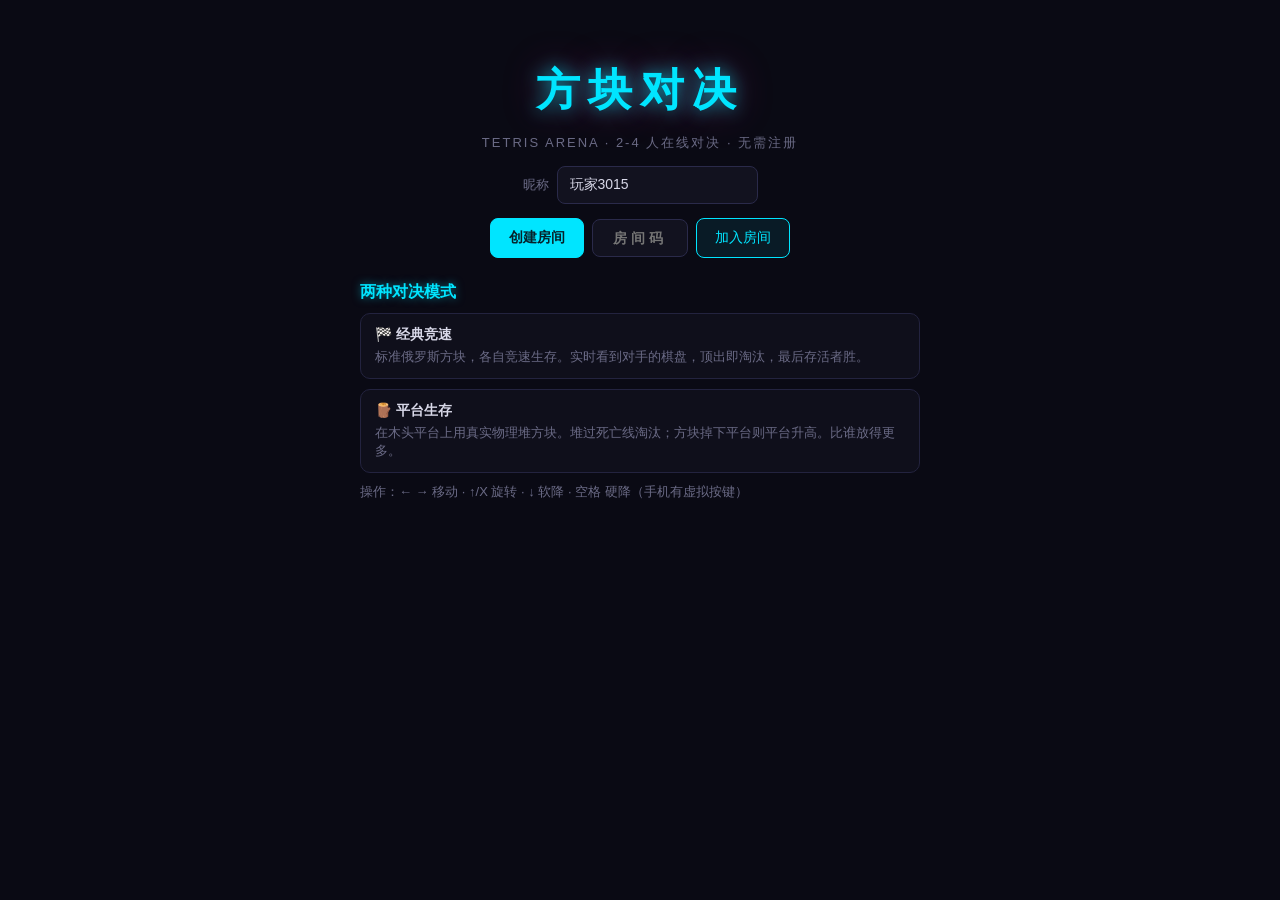
==== commit 0abdc9e7: "Add files via upload" ====
--- a/tetris/index.html
+++ b/tetris/index.html
@@ -4,8 +4,8 @@
   <meta charset="UTF-8" />
   <meta name="viewport" content="width=device-width, initial-scale=1.0, viewport-fit=cover" />
   <title>方块对决 TetrisArena</title>
-  <script type="module" crossorigin src="./assets/index-BPEvEhE8.js"></script>
-  <link rel="stylesheet" crossorigin href="./assets/index-DGdx2oL3.css">
+  <script type="module" crossorigin src="./assets/index-DgAbqtGa.js"></script>
+  <link rel="stylesheet" crossorigin href="./assets/index-R7f8ubDr.css">
 </head>
 <body>
   <div id="app"></div>
--- a/tetris/assets/index-R7f8ubDr.css
+++ b/tetris/assets/index-R7f8ubDr.css
@@ -0,0 +1 @@
+:root{--bg: #0a0a14;--panel: #12121f;--magenta: #ff2d95;--cyan: #00e5ff;--amber: #ffc857;--green: #4ade80;--red: #ff5555;--text: #d8d8e8;--dim: #6a6a85}*{box-sizing:border-box;margin:0;padding:0}body{background:var(--bg);color:var(--text);font-family:Segoe UI,PingFang SC,Microsoft YaHei,sans-serif;min-height:100dvh}#app{max-width:960px;margin:0 auto;padding:16px;min-height:100dvh}.page{display:flex;flex-direction:column;gap:14px}h1{font-size:28px}h2{font-size:16px}h3{font-size:14px;margin-bottom:4px}.dim{color:var(--dim);font-size:13px}.neon-cyan{color:var(--cyan);text-shadow:0 0 8px rgba(0,229,255,.5)}.error-line{color:var(--red);font-size:13px}.row{display:flex;gap:8px;align-items:center;flex-wrap:wrap}.btn{background:#00e5ff14;color:var(--cyan);border:1px solid var(--cyan);border-radius:8px;padding:10px 18px;font-size:14px;cursor:pointer;transition:background .15s}.btn:hover:not(:disabled){background:#00e5ff33}.btn:disabled{opacity:.4;cursor:not-allowed}.btn.primary{background:var(--cyan);color:#06222a;font-weight:700}.btn.primary:hover:not(:disabled){background:#4deeff}.btn.danger{border-color:var(--magenta);color:var(--magenta);background:#ff2d950f}.btn.danger:hover:not(:disabled){background:#ff2d952e}.text-input{background:var(--panel);border:1px solid #2a2a4a;border-radius:8px;color:var(--text);padding:10px 12px;font-size:14px;outline:none}.text-input:focus{border-color:var(--cyan)}.code-input{width:96px;text-transform:uppercase;letter-spacing:4px;font-weight:700;text-align:center}.title-page{align-items:center;text-align:center;padding-top:5dvh}.logo{font-size:44px;color:var(--cyan);text-shadow:0 0 18px rgba(0,229,255,.7),0 0 40px rgba(255,45,149,.4);letter-spacing:8px}.logo-sub{color:var(--dim);letter-spacing:2px;font-size:13px}.name-row,.title-actions{justify-content:center}.guide{margin-top:10px;display:flex;flex-direction:column;gap:10px;max-width:560px}.guide h2{text-align:left}.guide-card{border:1px solid #23233f;border-radius:10px;background:#12121fb3;padding:12px 14px;text-align:left}.keys-line{text-align:left}.lobby-page{max-width:560px;margin:0 auto}.room-code{display:flex;align-items:baseline;gap:12px;justify-content:center;border:1px dashed #2a2a4a;border-radius:10px;padding:12px;cursor:pointer;user-select:none}.room-code:hover{border-color:var(--cyan)}.code-value{font-size:36px;font-weight:800;letter-spacing:10px;color:var(--amber);text-shadow:0 0 12px rgba(255,200,87,.5)}.copy-tip{font-size:12px}.member-list,.cfg-box{border:1px solid #23233f;border-radius:10px;background:#12121fb3;padding:12px 14px;display:flex;flex-direction:column;gap:8px}.member-row{display:flex;align-items:center;gap:10px;padding:6px 4px;border-bottom:1px solid #1c1c30}.member-row:last-child{border-bottom:none}.member-name{flex:1;font-size:14px}.dot{width:8px;height:8px;border-radius:50%}.dot.on{background:var(--green);box-shadow:0 0 6px #4ade80cc}.dot.off{background:#44445e}.ready-mark{font-size:12px;color:var(--dim)}.ready-mark.yes{color:var(--green)}.team-badge{font-size:11px;font-weight:700;padding:1px 7px;border-radius:8px;border:1px solid;flex-shrink:0}.team-badge.t0{color:#ff6b81;border-color:#ff6b81;background:#ff6b811f}.team-badge.t1{color:#57b8ff;border-color:#57b8ff;background:#57b8ff1f}.segmented{display:flex;gap:6px;flex-wrap:wrap}.btn.seg{padding:6px 14px;font-size:13px;border-color:#2a2a4a;color:var(--dim)}.btn.seg.on{border-color:var(--cyan);color:var(--cyan);background:#00e5ff1f}.lobby-ops{justify-content:center;margin-top:4px}.stub-page{align-items:center;text-align:center;padding-top:8dvh;gap:10px}.game-page{gap:10px;height:calc(100dvh - 32px)}.game-topbar{display:flex;justify-content:space-between;align-items:center}.btn.small{padding:6px 12px;font-size:12px}.game-main{display:flex;gap:16px;justify-content:center;align-items:flex-start;flex:1;min-height:0}.board-wrap{border:2px solid #2a2a4a;border-radius:10px;overflow:hidden;box-shadow:0 0 24px #00e5ff26;height:min(600px,calc(100dvh - 110px))}.board-canvas{height:100%;display:block}.game-side{display:flex;flex-direction:column;gap:8px;width:108px}.next-canvas{background:#12121fb3;border:1px solid #23233f;border-radius:8px}.hud-box{border:1px solid #23233f;border-radius:8px;background:#12121fb3;padding:6px 10px}.hud-label{font-size:11px;color:var(--dim)}.hud-value{font-size:18px;font-weight:700;color:var(--cyan)}.keys-tip{font-size:11px;line-height:1.6}.ghost-toggle{display:flex;align-items:center;gap:4px;font-size:12px;color:var(--dim);cursor:pointer;user-select:none}.ghost-toggle input{accent-color:var(--cyan);cursor:pointer}.over-overlay{position:fixed;inset:0;background:#060610d1;display:flex;align-items:center;justify-content:center;z-index:30}.over-box{border:1px solid var(--magenta);border-radius:12px;background:var(--panel);padding:22px 28px;display:flex;flex-direction:column;gap:10px;align-items:center;text-align:center;box-shadow:0 0 30px #ff2d954d}.neon-magenta{color:var(--magenta);text-shadow:0 0 10px rgba(255,45,149,.6)}.opp-box{display:flex;flex-direction:column;gap:8px}.mini-wrap{display:flex;flex-direction:column;align-items:center;gap:2px;border:1px solid #23233f;border-radius:8px;background:#12121fb3;padding:4px;cursor:pointer}.mini-wrap.watching{border-color:var(--amber);box-shadow:0 0 10px #ffc8574d}.mini-wrap canvas{display:block}.mini-name{font-size:12px;font-weight:700;color:var(--text)}.mini-stat{font-size:10px;color:var(--dim)}.watch-label{position:absolute;top:6px;left:0;right:0;text-align:center;font-size:12px;color:var(--amber);pointer-events:none}.board-wrap{position:relative}.board-outer{position:relative;flex-shrink:0}.turn-label{position:absolute;right:100%;top:50%;transform:translateY(-50%);margin-right:8px;writing-mode:vertical-rl;letter-spacing:2px;font-size:13px;font-weight:700;color:var(--cyan);pointer-events:none;text-shadow:0 0 8px rgba(0,229,255,.8),0 0 2px rgba(0,0,0,.9);white-space:nowrap}.toast{position:fixed;top:14px;left:50%;transform:translate(-50%);background:var(--panel);border:1px solid var(--amber);border-radius:8px;color:var(--amber);padding:8px 18px;font-size:13px;z-index:40;box-shadow:0 0 16px #ffc8574d}.results-box{min-width:340px;max-width:92vw}.results-table{display:flex;flex-direction:column;gap:6px;width:100%}.results-row{display:flex;align-items:center;gap:10px;border:1px solid #23233f;border-radius:8px;padding:8px 12px;background:#14142880}.results-row.win{border-color:var(--amber);background:#ffc85714}.rank-no{color:var(--amber);font-weight:800;min-width:28px}.rank-name{font-weight:700}.rank-stat{flex:1;text-align:right;font-size:12px}.results-ops{justify-content:center}.touch-zone{position:fixed;bottom:0;left:0;right:0;display:flex;justify-content:space-between;padding:0 14px calc(14px + env(safe-area-inset-bottom));pointer-events:none;z-index:20}.touch-group{display:flex;gap:12px;pointer-events:auto}.tbtn{width:62px;height:62px;border-radius:50%;border:1px solid var(--cyan);background:#00e5ff1a;color:var(--cyan);font-size:24px;font-weight:700;display:flex;align-items:center;justify-content:center;user-select:none;-webkit-user-select:none;touch-action:none}.tbtn.on{background:#00e5ff59}.has-touch .keys-tip{display:none}@media(max-width:720px){#app{padding:10px}.logo{font-size:32px;letter-spacing:5px}.code-value{font-size:28px;letter-spacing:6px}.btn{padding:12px 16px}.game-page{height:auto;min-height:calc(100dvh - 20px)}.game-main{flex-direction:column;align-items:center;gap:8px}.opp-box{flex-direction:row;order:-1;justify-content:center;flex-wrap:wrap}.mini-wrap{padding:2px}.mini-wrap canvas{width:52px;height:auto}.mini-name{font-size:10px}.mini-stat{display:none}.board-wrap{height:min(56dvh,560px)}.has-touch .board-wrap{height:min(46dvh,520px)}.game-side{flex-direction:row;flex-wrap:wrap;width:auto;justify-content:center;gap:6px}.game-side h3{display:none}.next-canvas{width:56px;height:96px}.hud-box{padding:3px 8px}.hud-label{font-size:10px}.hud-value{font-size:14px}.has-touch .game-page{padding-bottom:88px}}
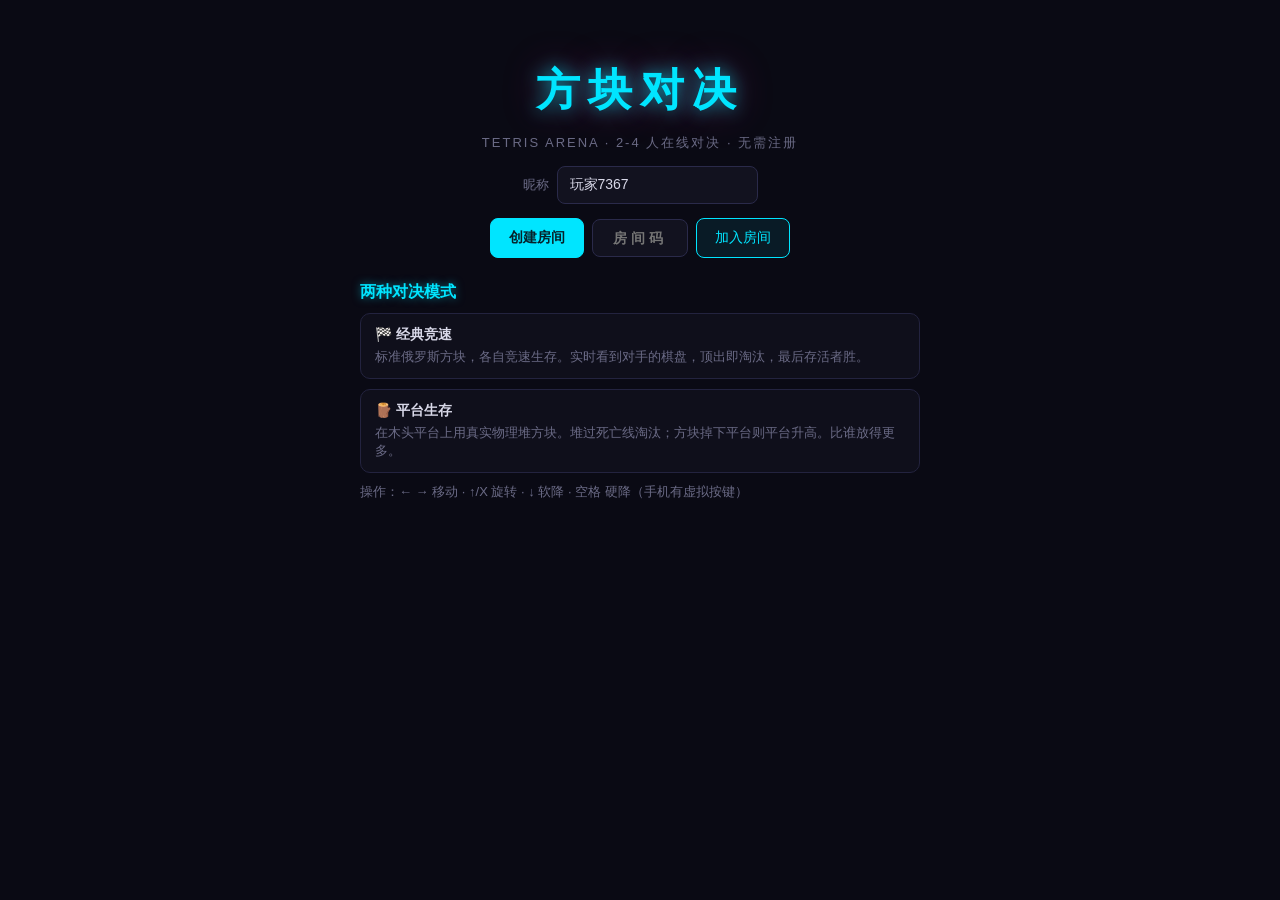
==== commit 65868ab3: "Add files via upload" ====
--- a/tetris/index.html
+++ b/tetris/index.html
@@ -4,7 +4,7 @@
   <meta charset="UTF-8" />
   <meta name="viewport" content="width=device-width, initial-scale=1.0, viewport-fit=cover" />
   <title>方块对决 TetrisArena</title>
-  <script type="module" crossorigin src="./assets/index-DgAbqtGa.js"></script>
+  <script type="module" crossorigin src="./assets/index-0czLAL10.js"></script>
   <link rel="stylesheet" crossorigin href="./assets/index-R7f8ubDr.css">
 </head>
 <body>
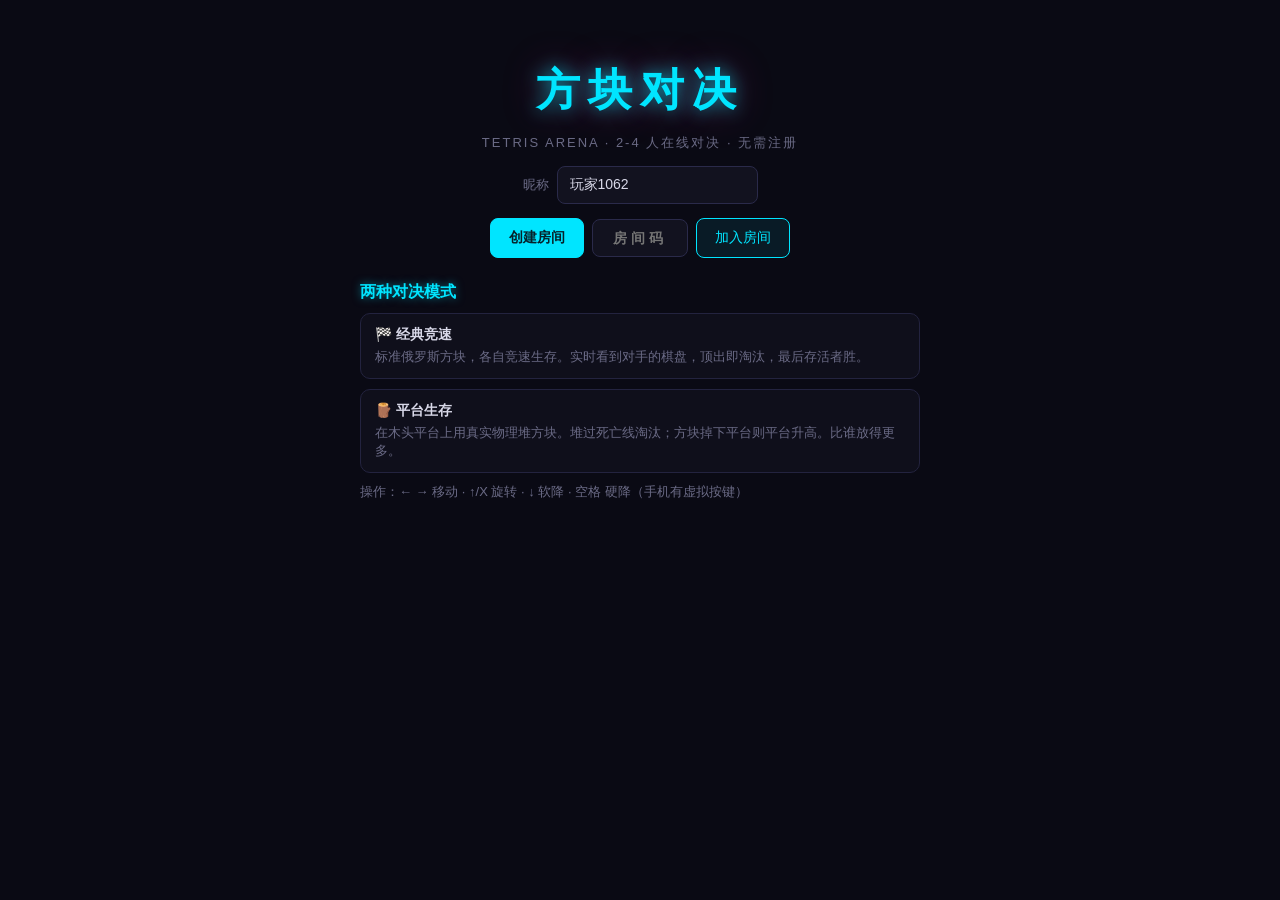
==== commit 97b788c0: "Add files via upload" ====
--- a/tetris/index.html
+++ b/tetris/index.html
@@ -4,8 +4,8 @@
   <meta charset="UTF-8" />
   <meta name="viewport" content="width=device-width, initial-scale=1.0, viewport-fit=cover" />
   <title>方块对决 TetrisArena</title>
-  <script type="module" crossorigin src="./assets/index-0czLAL10.js"></script>
-  <link rel="stylesheet" crossorigin href="./assets/index-R7f8ubDr.css">
+  <script type="module" crossorigin src="./assets/index-CwNbd8r0.js"></script>
+  <link rel="stylesheet" crossorigin href="./assets/index-DU05bZL8.css">
 </head>
 <body>
   <div id="app"></div>
--- a/tetris/assets/index-DU05bZL8.css
+++ b/tetris/assets/index-DU05bZL8.css
@@ -0,0 +1 @@
+:root{--bg: #0a0a14;--panel: #12121f;--magenta: #ff2d95;--cyan: #00e5ff;--amber: #ffc857;--green: #4ade80;--red: #ff5555;--text: #d8d8e8;--dim: #6a6a85}*{box-sizing:border-box;margin:0;padding:0}body{background:var(--bg);color:var(--text);font-family:Segoe UI,PingFang SC,Microsoft YaHei,sans-serif;min-height:100dvh}#app{max-width:960px;margin:0 auto;padding:16px;min-height:100dvh}.page{display:flex;flex-direction:column;gap:14px}h1{font-size:28px}h2{font-size:16px}h3{font-size:14px;margin-bottom:4px}.dim{color:var(--dim);font-size:13px}.neon-cyan{color:var(--cyan);text-shadow:0 0 8px rgba(0,229,255,.5)}.error-line{color:var(--red);font-size:13px}.row{display:flex;gap:8px;align-items:center;flex-wrap:wrap}.btn{background:#00e5ff14;color:var(--cyan);border:1px solid var(--cyan);border-radius:8px;padding:10px 18px;font-size:14px;cursor:pointer;transition:background .15s}.btn:hover:not(:disabled){background:#00e5ff33}.btn:disabled{opacity:.4;cursor:not-allowed}.btn.primary{background:var(--cyan);color:#06222a;font-weight:700}.btn.primary:hover:not(:disabled){background:#4deeff}.btn.danger{border-color:var(--magenta);color:var(--magenta);background:#ff2d950f}.btn.danger:hover:not(:disabled){background:#ff2d952e}.text-input{background:var(--panel);border:1px solid #2a2a4a;border-radius:8px;color:var(--text);padding:10px 12px;font-size:14px;outline:none}.text-input:focus{border-color:var(--cyan)}.code-input{width:96px;text-transform:uppercase;letter-spacing:4px;font-weight:700;text-align:center}.title-page{align-items:center;text-align:center;padding-top:5dvh}.logo{font-size:44px;color:var(--cyan);text-shadow:0 0 18px rgba(0,229,255,.7),0 0 40px rgba(255,45,149,.4);letter-spacing:8px}.logo-sub{color:var(--dim);letter-spacing:2px;font-size:13px}.name-row,.title-actions{justify-content:center}.guide{margin-top:10px;display:flex;flex-direction:column;gap:10px;max-width:560px}.guide h2{text-align:left}.guide-card{border:1px solid #23233f;border-radius:10px;background:#12121fb3;padding:12px 14px;text-align:left}.keys-line{text-align:left}.lobby-page{max-width:560px;margin:0 auto}.room-code{display:flex;align-items:baseline;gap:12px;justify-content:center;border:1px dashed #2a2a4a;border-radius:10px;padding:12px;cursor:pointer;user-select:none}.room-code:hover{border-color:var(--cyan)}.code-value{font-size:36px;font-weight:800;letter-spacing:10px;color:var(--amber);text-shadow:0 0 12px rgba(255,200,87,.5)}.copy-tip{font-size:12px}.member-list,.cfg-box{border:1px solid #23233f;border-radius:10px;background:#12121fb3;padding:12px 14px;display:flex;flex-direction:column;gap:8px}.net-warn{border:1px solid var(--amber);border-radius:10px;background:#ffc85714;padding:10px 14px;display:flex;flex-direction:column;gap:4px}.net-warn-title{color:var(--amber);font-weight:700;font-size:13px}.member-row{display:flex;align-items:center;gap:10px;padding:6px 4px;border-bottom:1px solid #1c1c30}.member-row:last-child{border-bottom:none}.member-name{flex:1;font-size:14px}.dot{width:8px;height:8px;border-radius:50%}.dot.on{background:var(--green);box-shadow:0 0 6px #4ade80cc}.dot.off{background:#44445e}.ready-mark{font-size:12px;color:var(--dim)}.ready-mark.yes{color:var(--green)}.team-badge{font-size:11px;font-weight:700;padding:1px 7px;border-radius:8px;border:1px solid;flex-shrink:0}.team-badge.t0{color:#ff6b81;border-color:#ff6b81;background:#ff6b811f}.team-badge.t1{color:#57b8ff;border-color:#57b8ff;background:#57b8ff1f}.segmented{display:flex;gap:6px;flex-wrap:wrap}.btn.seg{padding:6px 14px;font-size:13px;border-color:#2a2a4a;color:var(--dim)}.btn.seg.on{border-color:var(--cyan);color:var(--cyan);background:#00e5ff1f}.lobby-ops{justify-content:center;margin-top:4px}.stub-page{align-items:center;text-align:center;padding-top:8dvh;gap:10px}.game-page{gap:10px;height:calc(100dvh - 32px)}.game-topbar{display:flex;justify-content:space-between;align-items:center}.btn.small{padding:6px 12px;font-size:12px}.game-main{display:flex;gap:16px;justify-content:center;align-items:flex-start;flex:1;min-height:0}.board-wrap{border:2px solid #2a2a4a;border-radius:10px;overflow:hidden;box-shadow:0 0 24px #00e5ff26;height:min(600px,calc(100dvh - 110px))}.board-canvas{height:100%;display:block}.game-side{display:flex;flex-direction:column;gap:8px;width:108px}.next-canvas{background:#12121fb3;border:1px solid #23233f;border-radius:8px}.hud-box{border:1px solid #23233f;border-radius:8px;background:#12121fb3;padding:6px 10px}.hud-label{font-size:11px;color:var(--dim)}.hud-value{font-size:18px;font-weight:700;color:var(--cyan)}.keys-tip{font-size:11px;line-height:1.6}.ghost-toggle{display:flex;align-items:center;gap:4px;font-size:12px;color:var(--dim);cursor:pointer;user-select:none}.ghost-toggle input{accent-color:var(--cyan);cursor:pointer}.over-overlay{position:fixed;inset:0;background:#060610d1;display:flex;align-items:center;justify-content:center;z-index:30}.over-box{border:1px solid var(--magenta);border-radius:12px;background:var(--panel);padding:22px 28px;display:flex;flex-direction:column;gap:10px;align-items:center;text-align:center;box-shadow:0 0 30px #ff2d954d}.neon-magenta{color:var(--magenta);text-shadow:0 0 10px rgba(255,45,149,.6)}.opp-box{display:flex;flex-direction:column;gap:8px}.mini-wrap{display:flex;flex-direction:column;align-items:center;gap:2px;border:1px solid #23233f;border-radius:8px;background:#12121fb3;padding:4px;cursor:pointer}.mini-wrap.watching{border-color:var(--amber);box-shadow:0 0 10px #ffc8574d}.mini-wrap canvas{display:block}.mini-name{font-size:12px;font-weight:700;color:var(--text)}.mini-stat{font-size:10px;color:var(--dim)}.watch-label{position:absolute;top:6px;left:0;right:0;text-align:center;font-size:12px;color:var(--amber);pointer-events:none}.board-wrap{position:relative}.board-outer{position:relative;flex-shrink:0}.turn-label{position:absolute;right:100%;top:50%;transform:translateY(-50%);margin-right:8px;writing-mode:vertical-rl;letter-spacing:2px;font-size:13px;font-weight:700;color:var(--cyan);pointer-events:none;text-shadow:0 0 8px rgba(0,229,255,.8),0 0 2px rgba(0,0,0,.9);white-space:nowrap}.toast{position:fixed;top:14px;left:50%;transform:translate(-50%);background:var(--panel);border:1px solid var(--amber);border-radius:8px;color:var(--amber);padding:8px 18px;font-size:13px;z-index:40;box-shadow:0 0 16px #ffc8574d}.results-box{min-width:340px;max-width:92vw}.results-table{display:flex;flex-direction:column;gap:6px;width:100%}.results-row{display:flex;align-items:center;gap:10px;border:1px solid #23233f;border-radius:8px;padding:8px 12px;background:#14142880}.results-row.win{border-color:var(--amber);background:#ffc85714}.rank-no{color:var(--amber);font-weight:800;min-width:28px}.rank-name{font-weight:700}.rank-stat{flex:1;text-align:right;font-size:12px}.results-ops{justify-content:center}.touch-zone{position:fixed;bottom:0;left:0;right:0;display:flex;justify-content:space-between;padding:0 14px calc(14px + env(safe-area-inset-bottom));pointer-events:none;z-index:20}.touch-group{display:flex;gap:12px;pointer-events:auto}.tbtn{width:62px;height:62px;border-radius:50%;border:1px solid var(--cyan);background:#00e5ff1a;color:var(--cyan);font-size:24px;font-weight:700;display:flex;align-items:center;justify-content:center;user-select:none;-webkit-user-select:none;touch-action:none}.tbtn.on{background:#00e5ff59}.has-touch .keys-tip{display:none}@media(max-width:720px){#app{padding:10px}.logo{font-size:32px;letter-spacing:5px}.code-value{font-size:28px;letter-spacing:6px}.btn{padding:12px 16px}.game-page{height:auto;min-height:calc(100dvh - 20px)}.game-main{flex-direction:column;align-items:center;gap:8px}.opp-box{flex-direction:row;order:-1;justify-content:center;flex-wrap:wrap}.mini-wrap{padding:2px}.mini-wrap canvas{width:52px;height:auto}.mini-name{font-size:10px}.mini-stat{display:none}.board-wrap{height:min(56dvh,560px)}.has-touch .board-wrap{height:min(46dvh,520px)}.game-side{flex-direction:row;flex-wrap:wrap;width:auto;justify-content:center;gap:6px}.game-side h3{display:none}.next-canvas{width:56px;height:96px}.hud-box{padding:3px 8px}.hud-label{font-size:10px}.hud-value{font-size:14px}.has-touch .game-page{padding-bottom:88px}}
